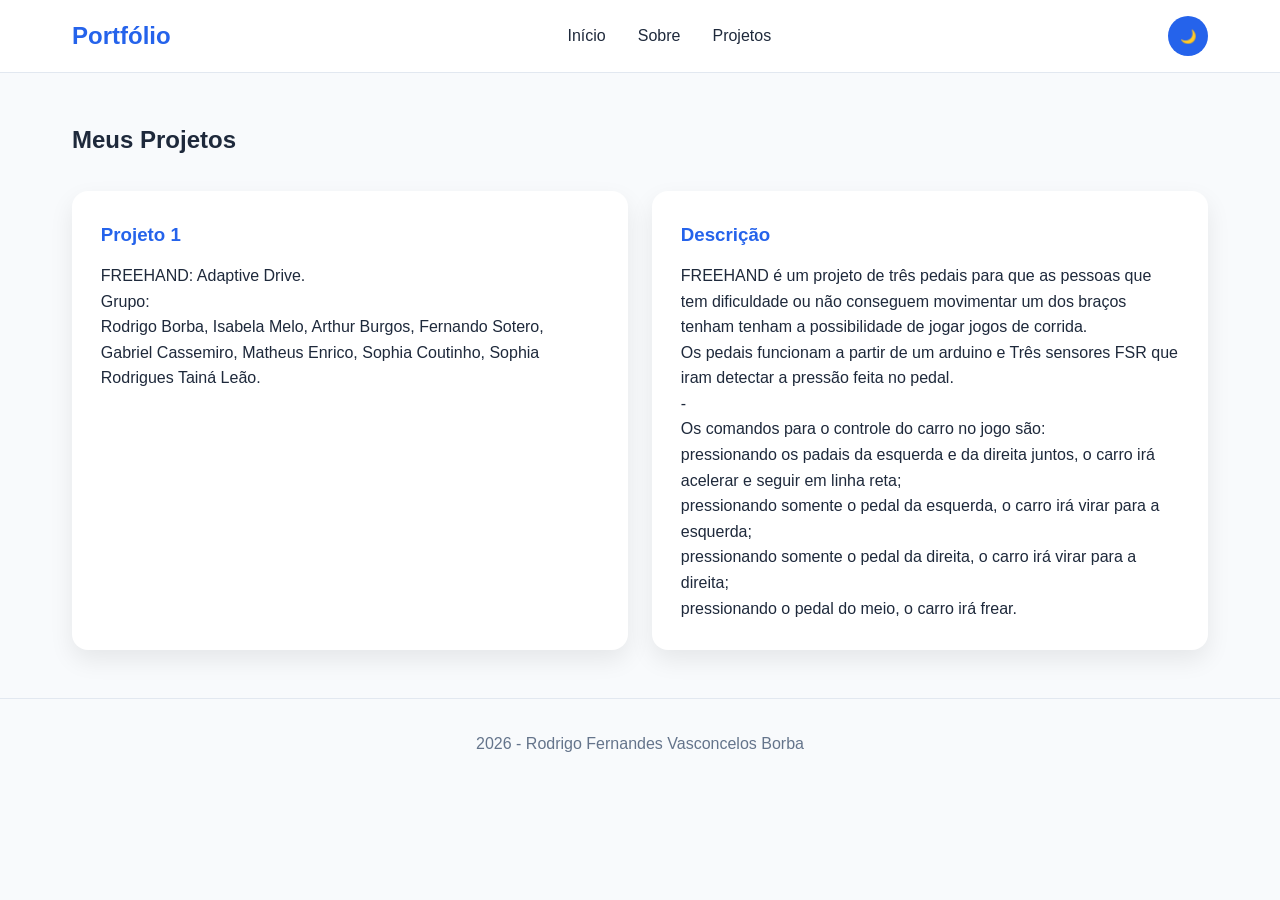
==== site/projetos.html @ e443ed51 "Add files via upload" ====
<!DOCTYPE html>
<html lang="pt-BR">
<head>
    <meta charset="UTF-8">
    <meta name="viewport" content="width=device-width, initial-scale=1.0">
    <title>Projetos</title>

    <link rel="stylesheet" href="style.css">
</head>
<body>

<header>
    <nav>
        <h1 class="logo">Portfólio</h1>

        <ul>
            <li><a href="index.html">Início</a></li>
            <li><a href="sobre.html">Sobre</a></li>
            <li><a href="projetos.html">Projetos</a></li>
        </ul>

        <button id="themeBtn">🌙</button>
    </nav>
</header>

<main class="page">

    <h2>Meus Projetos</h2>

    <div class="projects-grid">

        <article class="project-card">
            <h3>Projeto 1</h3>
            <p>FREEHAND: Adaptive Drive.<br>
                Grupo: <br> Rodrigo Borba, Isabela Melo, Arthur Burgos, Fernando Sotero,
                Gabriel Cassemiro, Matheus Enrico, Sophia Coutinho, Sophia Rodrigues Tainá Leão.<br>
            </p>
        </article>

        <article class="project-card">
            <h3>Descrição</h3>
            <p>FREEHAND é um projeto de três pedais para que as pessoas que tem dificuldade ou não conseguem movimentar um dos braços tenham
                tenham a possibilidade de jogar jogos de corrida. <br>

                Os pedais funcionam a partir de um arduino e Três sensores FSR que iram detectar a pressão feita no pedal.<br>
                -<br>
                Os comandos para o controle do carro no jogo são: <br>
                pressionando os padais da esquerda e da direita juntos, o carro irá acelerar e seguir em linha reta;<br>
                pressionando somente o pedal da esquerda, o carro irá virar para a esquerda;<br>
                pressionando somente o pedal da direita, o carro irá virar para a direita;<br>
                pressionando o pedal do meio, o carro irá frear.<br>
            </p>
        </article>

        

        

    </div>

</main>

<footer>
    <p> 2026 - Rodrigo Fernandes Vasconcelos Borba</p>
</footer>

<script src="javascript.js"></script>

</body>
</html>
---- site/style.css ----
/* ==========================
   RESET
========================== */

* {
    margin: 0;
    padding: 0;
    box-sizing: border-box;
}

html {
    scroll-behavior: smooth;
}

/* ==========================
   VARIÁVEIS
========================== */

:root {
    --primary: #2563eb;
    --primary-hover: #1d4ed8;

    --background: #f8fafc;
    --surface: #ffffff;

    --text: #1e293b;
    --text-light: #64748b;

    --border: #e2e8f0;

    --shadow:
        0 10px 25px rgba(0,0,0,0.08);
}

/* ==========================
   BODY
========================== */

body {
    font-family: "Segoe UI", Tahoma, Geneva, Verdana, sans-serif;

    background: var(--background);
    color: var(--text);

    line-height: 1.6;

    transition: 0.3s;
}

/* ==========================
   HEADER
========================== */

header {
    position: sticky;
    top: 0;
    z-index: 1000;

    background: rgba(255,255,255,0.9);

    backdrop-filter: blur(10px);

    border-bottom: 1px solid var(--border);
}

nav {
    max-width: 1200px;
    margin: auto;

    display: flex;
    justify-content: space-between;
    align-items: center;

    padding: 1rem 2rem;
}

.logo {
    font-size: 1.5rem;
    font-weight: bold;

    color: var(--primary);
}

nav ul {
    display: flex;
    gap: 2rem;

    list-style: none;
}

nav a {
    text-decoration: none;
    color: var(--text);

    font-weight: 500;

    transition: 0.2s;
}

nav a:hover {
    color: var(--primary);
}

/* ==========================
   BOTÃO TEMA
========================== */

#themeBtn {
    border: none;

    background: var(--primary);

    color: white;

    width: 40px;
    height: 40px;

    border-radius: 50%;

    cursor: pointer;

    transition: 0.2s;
}

#themeBtn:hover {
    transform: scale(1.1);
}

/* ==========================
   MAIN
========================== */

main {
    max-width: 1200px;

    margin: auto;

    padding: 3rem 2rem;

    display: grid;
    gap: 5rem;
}

/* ==========================
   HERO
========================== */

.hero {
    display: flex;
    align-items: center;
    justify-content: space-between;

    gap: 4rem;

    min-height: 70vh;
}

.hero-text {
    flex: 1;
}

.hero-text h2 {
    font-size: 3rem;

    margin-bottom: 1rem;
}

.hero-text p {
    font-size: 1.1rem;

    color: var(--text-light);

    max-width: 600px;

    margin-bottom: 2rem;
}

.hero-image {
    flex: 1;

    display: flex;
    justify-content: center;
}

.hero-image img {
    width: 320px;
    height: 320px;

    object-fit: cover;

    border-radius: 50%;

    border: 6px solid white;

    box-shadow: var(--shadow);
}

/* ==========================
   BOTÕES
========================== */

.buttons {
    display: flex;
    gap: 1rem;
}

.btn,
.btn-secondary {
    text-decoration: none;

    padding: 12px 22px;

    border-radius: 10px;

    font-weight: 600;

    transition: 0.2s;
}

.btn {
    background: var(--primary);
    color: white;
}

.btn:hover {
    background: var(--primary-hover);
}

.btn-secondary {
    border: 2px solid var(--primary);

    color: var(--primary);
}

.btn-secondary:hover {
    background: var(--primary);
    color: white;
}

/* ==========================
   SEÇÕES
========================== */

section h2 {
    font-size: 2rem;

    margin-bottom: 2rem;

    text-align: center;
}

/* ==========================
   HABILIDADES
========================== */

.skills-grid {
    display: grid;

    grid-template-columns:
        repeat(auto-fit, minmax(220px, 1fr));

    gap: 1.5rem;
}

.skill-card {
    background: var(--surface);

    padding: 1.8rem;

    border-radius: 16px;

    box-shadow: var(--shadow);

    transition: 0.3s;
}

.skill-card:hover {
    transform: translateY(-5px);
}

.skill-card h3 {
    margin-bottom: .8rem;

    color: var(--primary);
}

/* ==========================
   PROJETOS
========================== */

.projects-grid,
.projects-preview {
    display: grid;

    grid-template-columns:
        repeat(auto-fit, minmax(280px, 1fr));

    gap: 1.5rem;
}

.project-card {
    background: var(--surface);

    padding: 1.8rem;

    border-radius: 16px;

    box-shadow: var(--shadow);

    transition: 0.3s;
}

.project-card:hover {
    transform: translateY(-5px);
}

.project-card h3 {
    color: var(--primary);

    margin-bottom: .8rem;
}

/* ==========================
   PÁGINAS INTERNAS
========================== */

.page {
    display: grid;
    gap: 2rem;
}

.page section {
    background: var(--surface);

    padding: 2rem;

    border-radius: 16px;

    box-shadow: var(--shadow);
}

/* ==========================
   FOOTER
========================== */

footer {
    text-align: center;

    padding: 2rem;

    border-top: 1px solid var(--border);

    color: var(--text-light);
}

/* ==========================
   DARK MODE
========================== */

.dark {
    --background: #0f172a;
    --surface: #1e293b;

    --text: #f1f5f9;
    --text-light: #94a3b8;

    --border: #334155;
}

.dark header {
    background: rgba(15,23,42,0.9);
}

.dark .hero-image img {
    border-color: #1e293b;
}

/* ==========================
   RESPONSIVO
========================== */

@media (max-width: 900px) {

    .hero {
        flex-direction: column-reverse;
        text-align: center;
    }

    .hero-text p {
        margin: auto auto 2rem auto;
    }

    .buttons {
        justify-content: center;
    }

    nav {
        flex-direction: column;
        gap: 1rem;
    }

    nav ul {
        flex-wrap: wrap;
        justify-content: center;
    }
}

@media (max-width: 600px) {

    main {
        padding: 2rem 1rem;
    }

    .hero-text h2 {
        font-size: 2.2rem;
    }

    .hero-image img {
        width: 220px;
        height: 220px;
    }

    section h2 {
        font-size: 1.7rem;
    }

    .buttons {
        flex-direction: column;
    }

    .btn,
    .btn-secondary {
        text-align: center;
    }
}
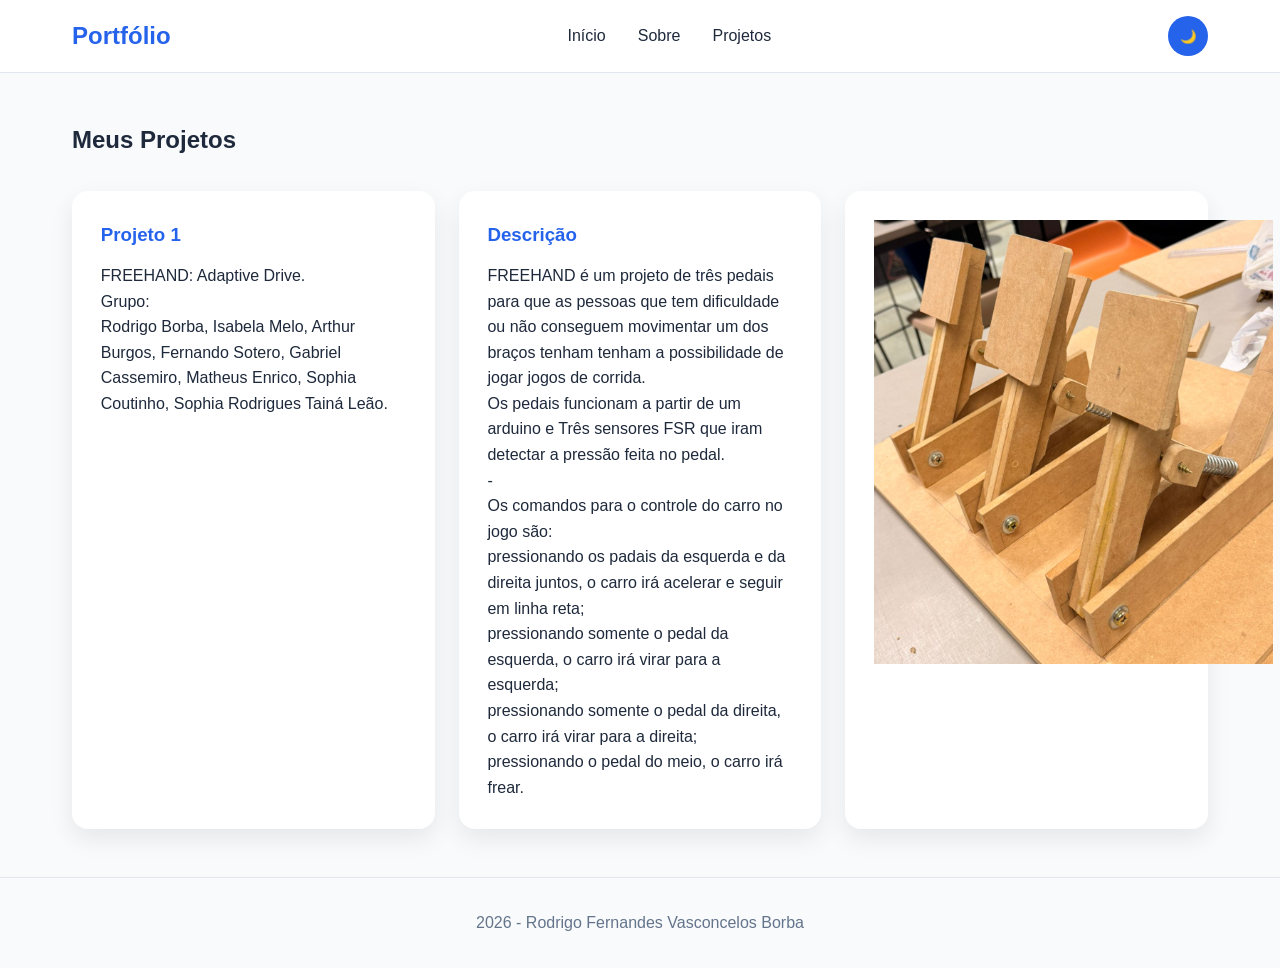
==== commit 3bd68639: "Update projetos.html" ====
--- a/site/projetos.html
+++ b/site/projetos.html
@@ -52,9 +52,11 @@
             </p>
         </article>
 
-        
+        <article class="project-card">
 
-        
+            <img class="project-image" src="FREEHAND.png" alt="Projeto 1">
+
+        </article>
 
     </div>
 
@@ -67,4 +69,4 @@
 <script src="javascript.js"></script>
 
 </body>
-</html>+</html>
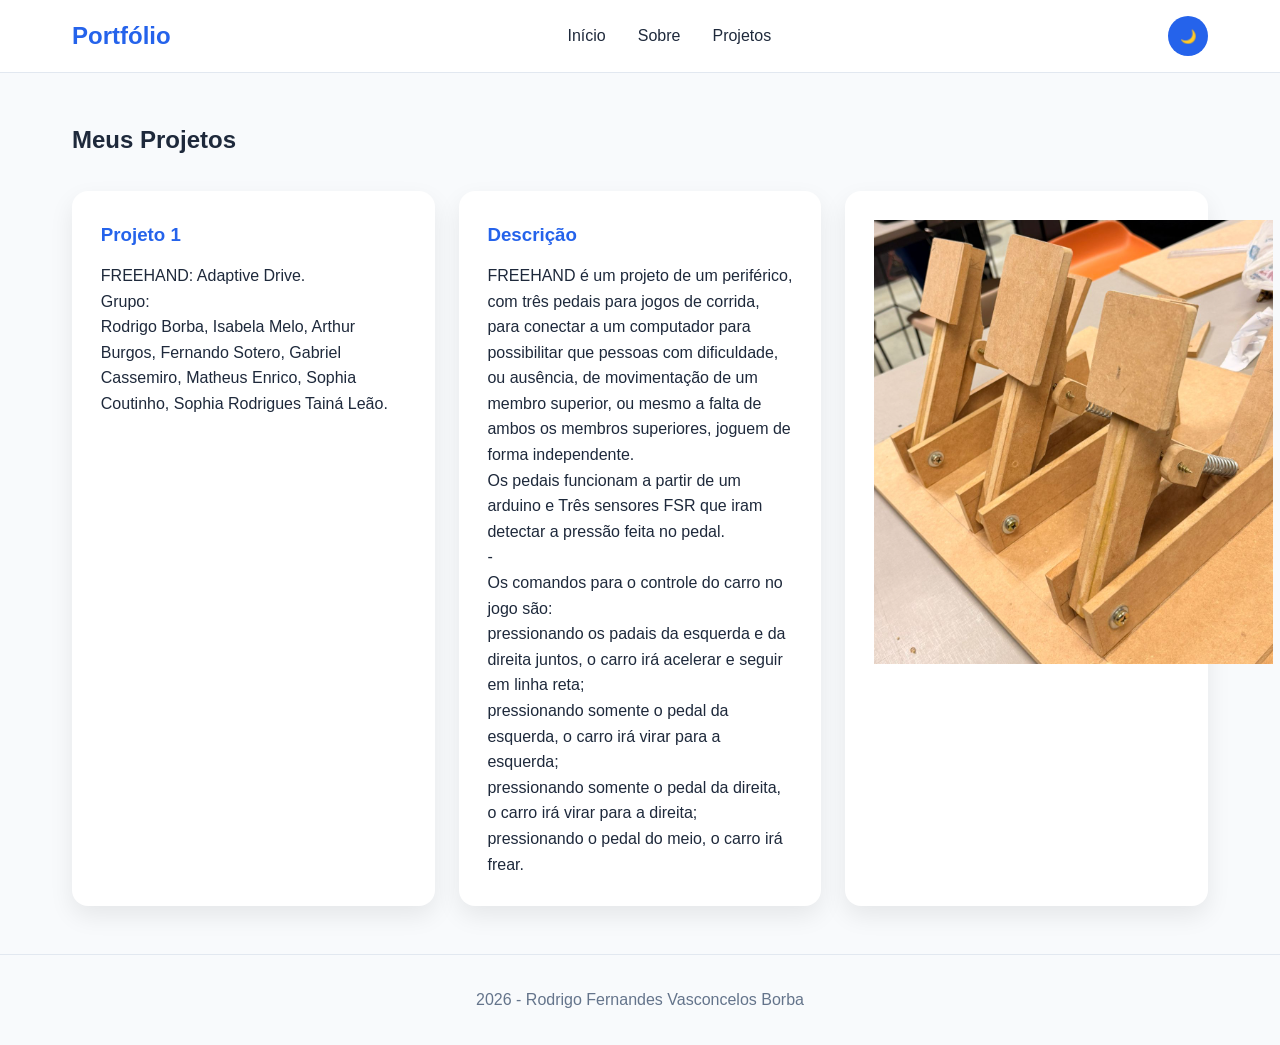
==== commit ead0b188: "Update projetos.html" ====
--- a/site/projetos.html
+++ b/site/projetos.html
@@ -39,8 +39,9 @@
 
         <article class="project-card">
             <h3>Descrição</h3>
-            <p>FREEHAND é um projeto de três pedais para que as pessoas que tem dificuldade ou não conseguem movimentar um dos braços tenham
-                tenham a possibilidade de jogar jogos de corrida. <br>
+            <p>FREEHAND é um projeto de um periférico, com três pedais para jogos de corrida, para conectar a um computador
+                para possibilitar que pessoas com dificuldade, ou ausência, de movimentação de um membro superior,
+                ou mesmo a falta de ambos os membros superiores, joguem de forma independente. <br>
 
                 Os pedais funcionam a partir de um arduino e Três sensores FSR que iram detectar a pressão feita no pedal.<br>
                 -<br>
